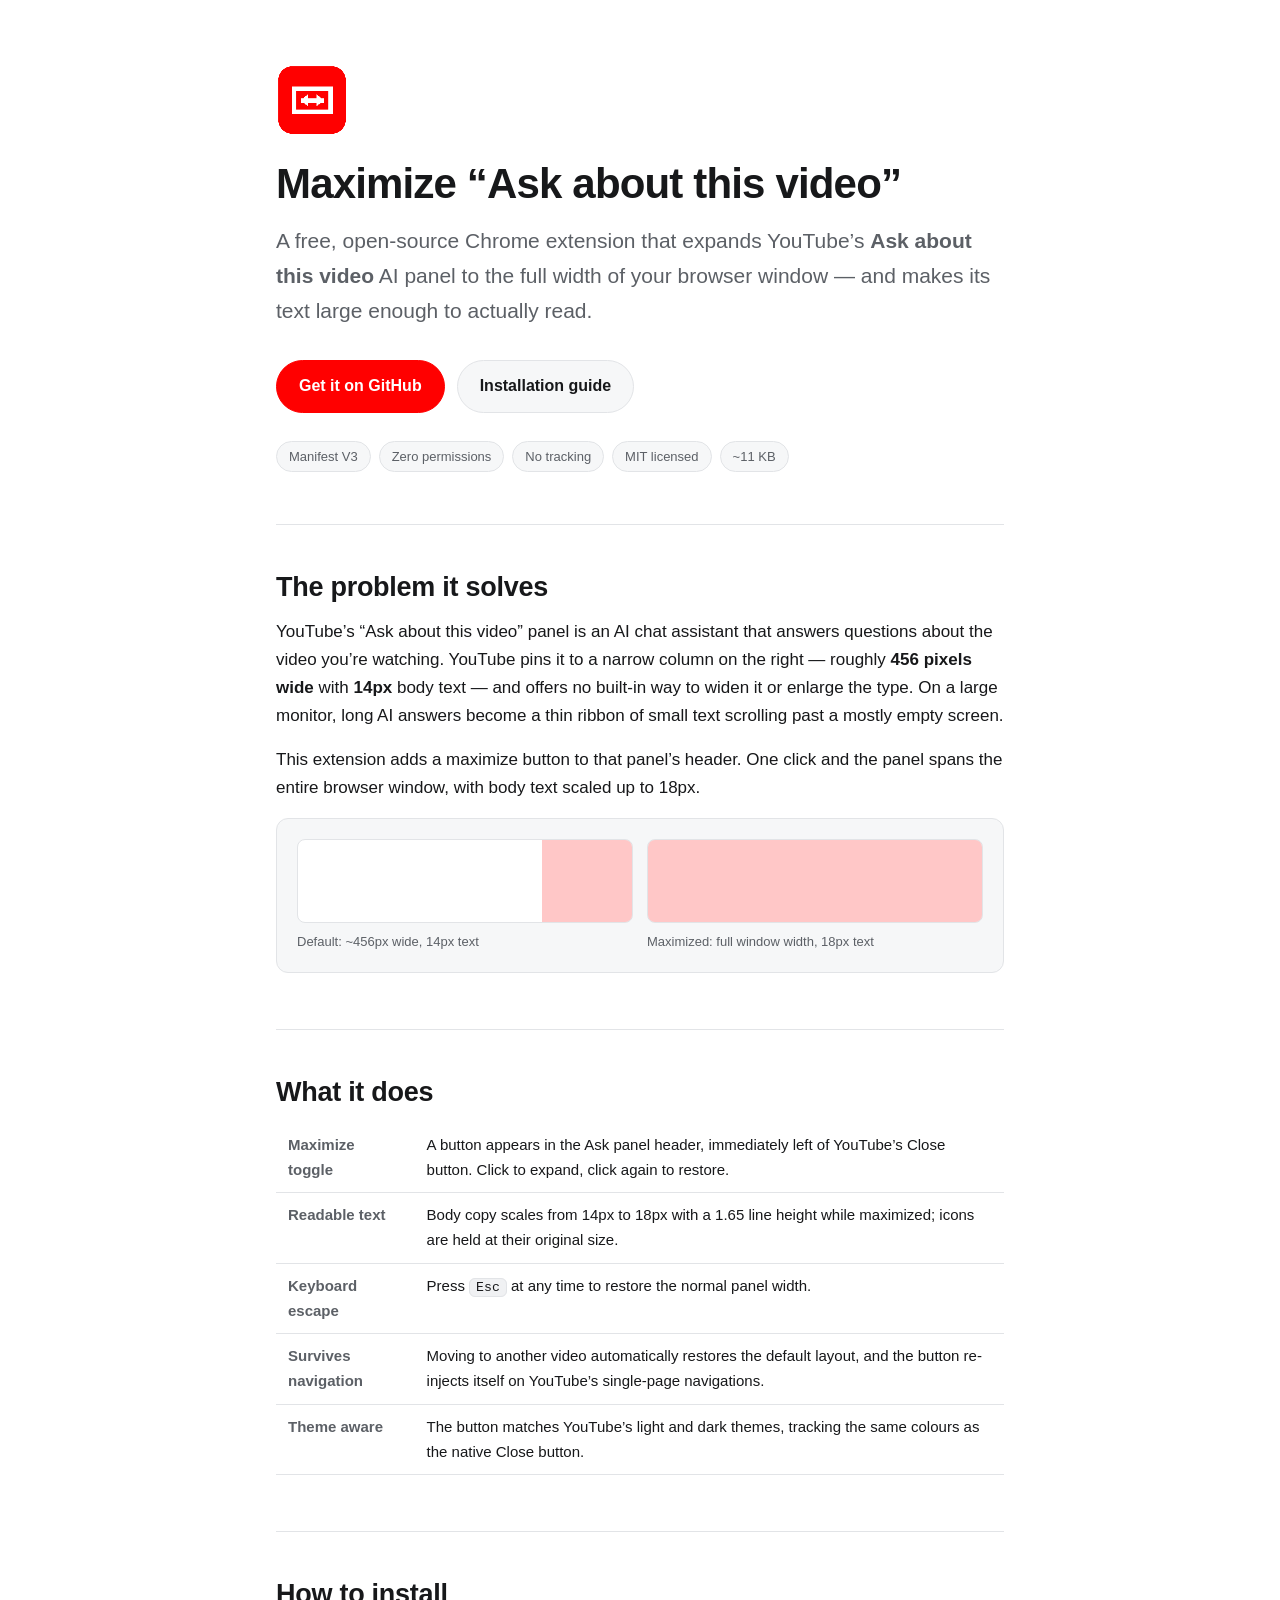
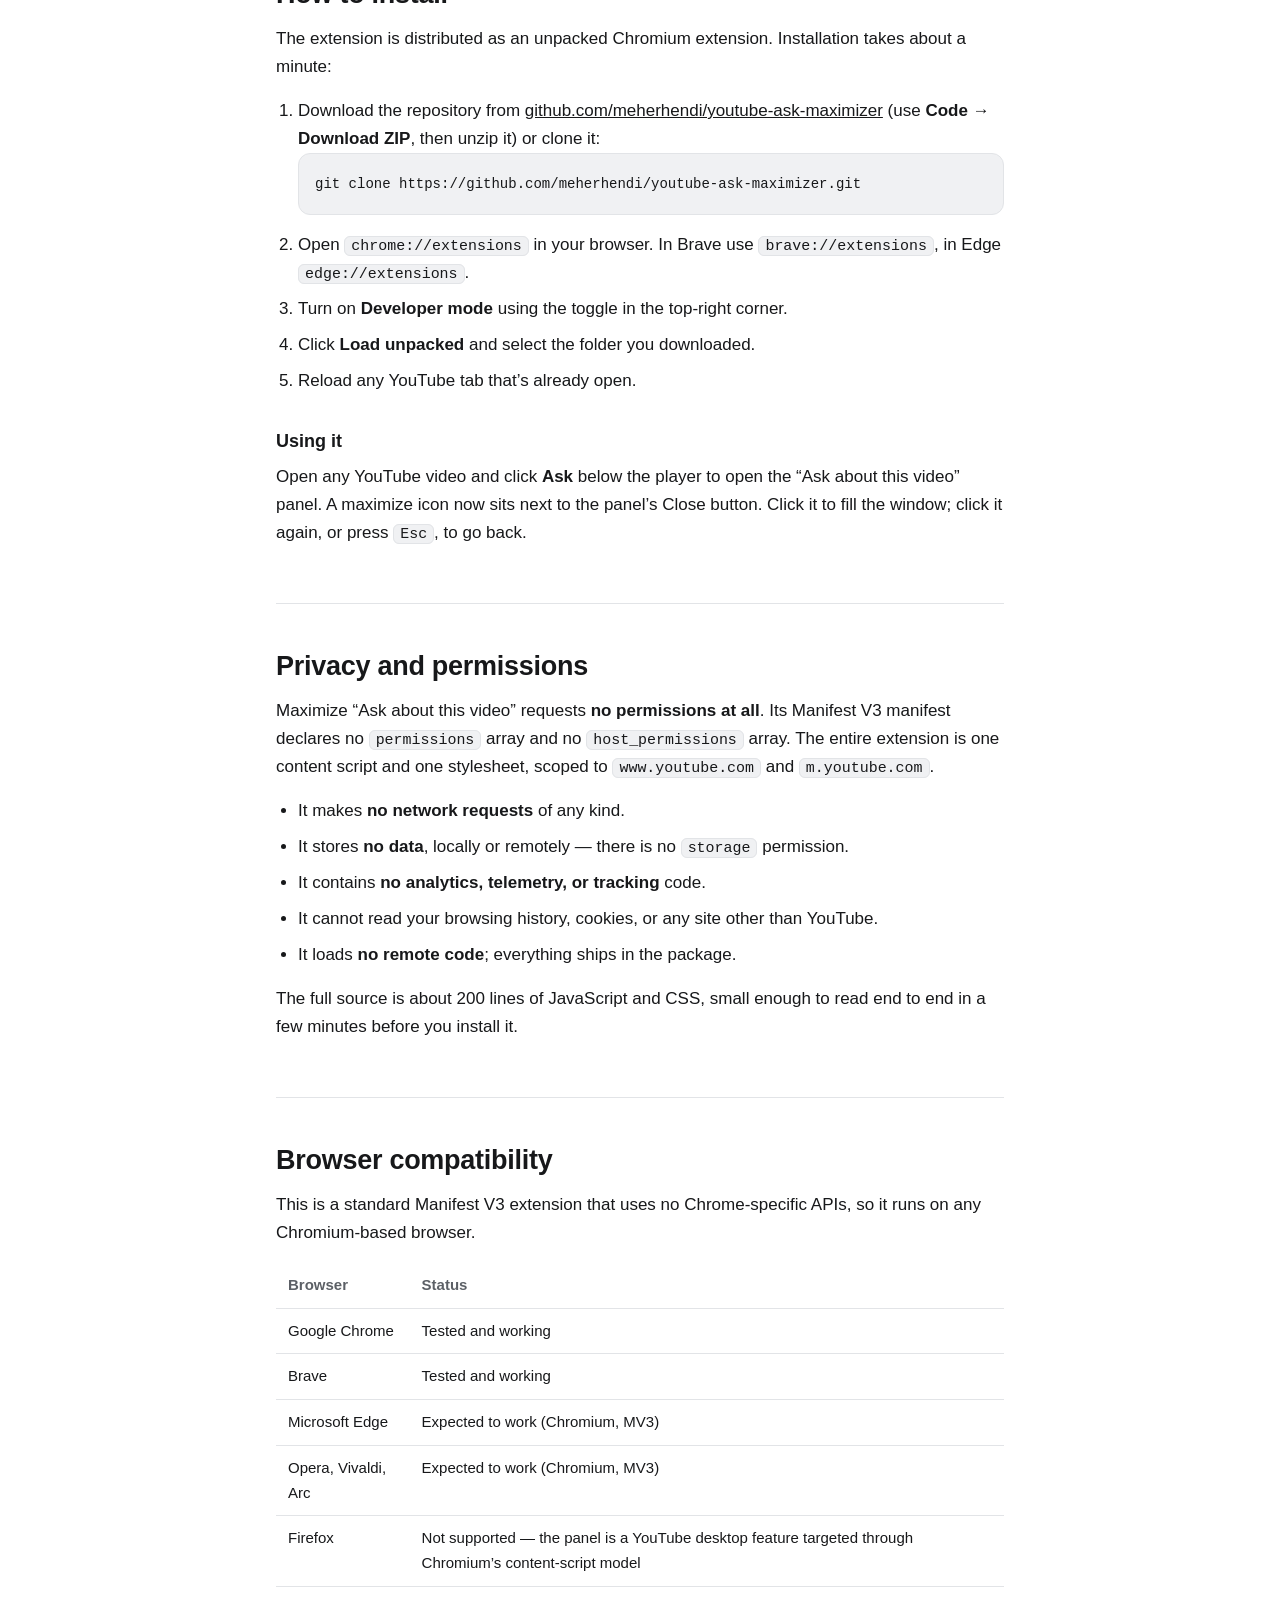
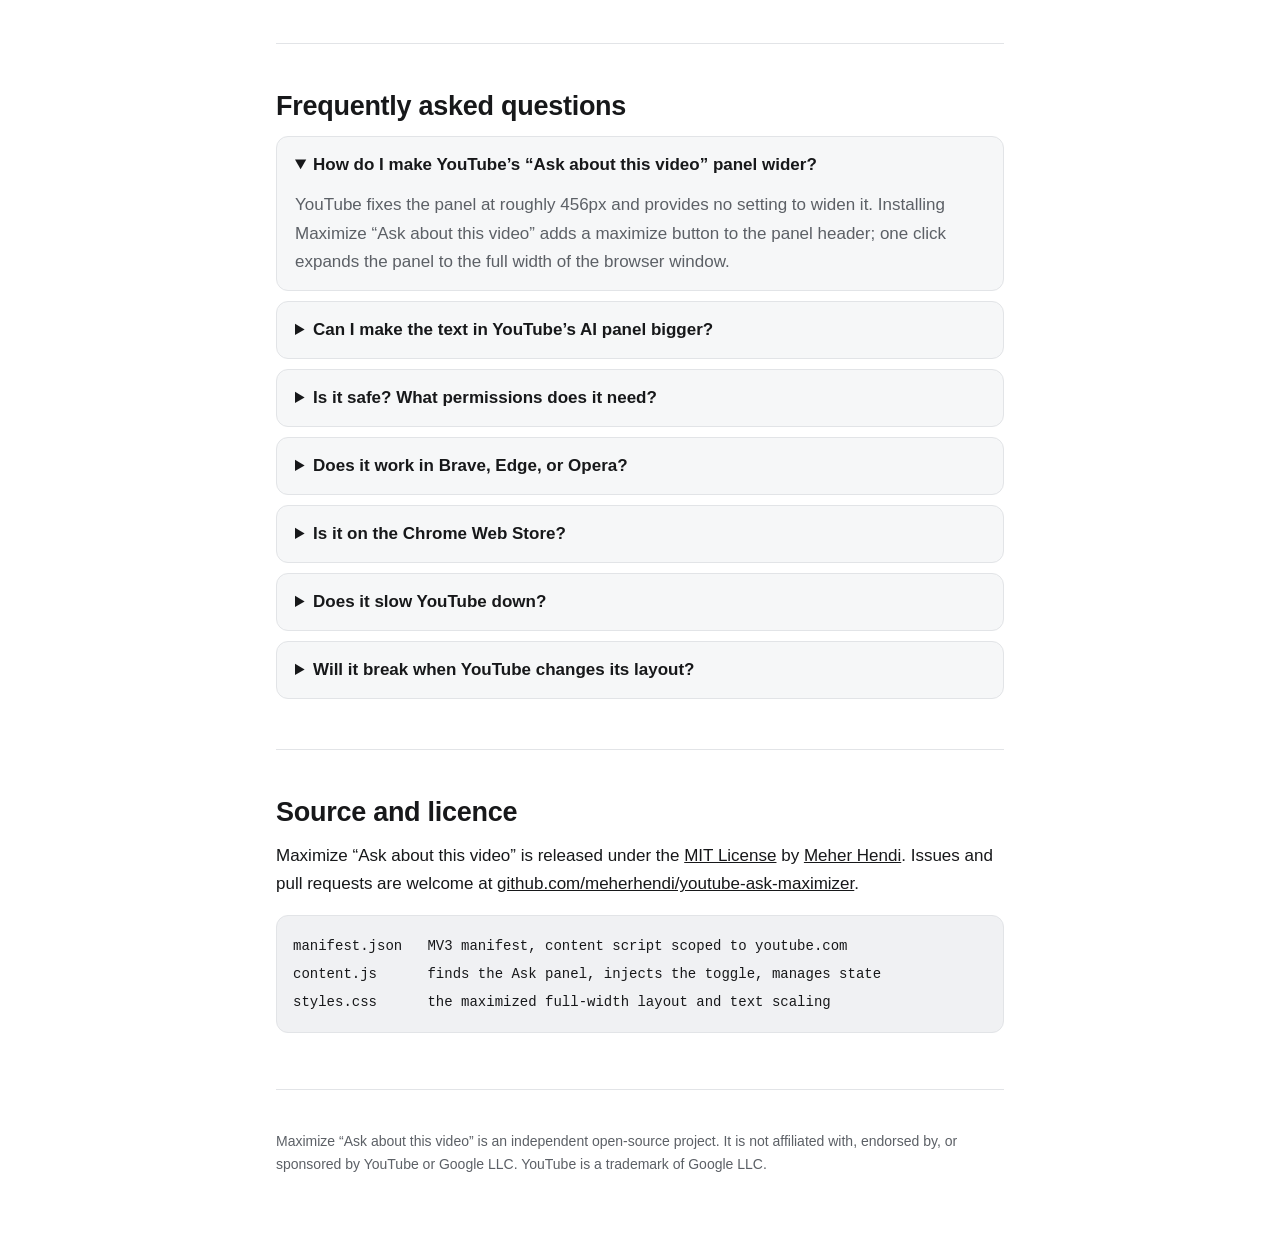
==== docs/index.html @ 069ed9c2 "Add GitHub Pages site with structured data and crawler metadata docs/ contains the landing page (sch" ====
<!DOCTYPE html>
<html lang="en">
<head>
<meta charset="utf-8">
<meta name="viewport" content="width=device-width, initial-scale=1">
<title>Maximize "Ask about this video" — Chrome extension for YouTube's AI panel</title>
<meta name="description" content="Free open-source Chrome extension that expands YouTube's &quot;Ask about this video&quot; AI panel to the full width of the browser window and enlarges its text to 18px. No permissions, no tracking, MIT licensed.">
<link rel="canonical" href="https://meherhendi.github.io/youtube-ask-maximizer/">
<link rel="icon" href="icon128.png" type="image/png">

<meta property="og:type" content="website">
<meta property="og:url" content="https://meherhendi.github.io/youtube-ask-maximizer/">
<meta property="og:title" content="Maximize &quot;Ask about this video&quot; — Chrome extension for YouTube's AI panel">
<meta property="og:description" content="Expand YouTube's &quot;Ask about this video&quot; AI panel to the full browser width, with larger text. Open source, zero permissions.">
<meta property="og:image" content="https://meherhendi.github.io/youtube-ask-maximizer/og.png">
<meta property="og:image:width" content="1200">
<meta property="og:image:height" content="630">
<meta name="twitter:card" content="summary_large_image">
<meta name="twitter:title" content="Maximize &quot;Ask about this video&quot; — Chrome extension for YouTube's AI panel">
<meta name="twitter:description" content="Expand YouTube's &quot;Ask about this video&quot; AI panel to the full browser width, with larger text. Open source, zero permissions.">
<meta name="twitter:image" content="https://meherhendi.github.io/youtube-ask-maximizer/og.png">

<script type="application/ld+json">
{
  "@context": "https://schema.org",
  "@graph": [
    {
      "@type": "SoftwareApplication",
      "@id": "https://meherhendi.github.io/youtube-ask-maximizer/#software",
      "name": "Maximize \"Ask about this video\"",
      "alternateName": "youtube-ask-maximizer",
      "applicationCategory": "BrowserApplication",
      "applicationSubCategory": "Browser Extension",
      "operatingSystem": "Chrome, Brave, Edge, Opera, Vivaldi (Chromium 88+)",
      "browserRequirements": "Requires a Chromium-based browser supporting Manifest V3",
      "softwareVersion": "1.0.0",
      "description": "A Chrome extension that adds a maximize button to YouTube's \"Ask about this video\" AI panel, expanding it to the full width of the browser window and increasing its body text from 14px to 18px.",
      "license": "https://opensource.org/licenses/MIT",
      "isAccessibleForFree": true,
      "offers": { "@type": "Offer", "price": "0", "priceCurrency": "USD" },
      "permissions": "none",
      "codeRepository": "https://github.com/meherhendi/youtube-ask-maximizer",
      "author": { "@type": "Person", "name": "Meher Hendi", "url": "https://github.com/meherhendi" },
      "featureList": [
        "Expands the YouTube Ask about this video panel to full browser window width",
        "Increases panel body text from 14px to 18px while maximized",
        "One-click toggle button placed next to the panel's Close button",
        "Escape key restores the original panel width",
        "Requests zero browser permissions"
      ]
    },
    {
      "@type": "FAQPage",
      "@id": "https://meherhendi.github.io/youtube-ask-maximizer/#faq",
      "mainEntity": [
        {
          "@type": "Question",
          "name": "How do I make YouTube's \"Ask about this video\" panel wider?",
          "acceptedAnswer": { "@type": "Answer", "text": "YouTube gives the \"Ask about this video\" panel a fixed width of about 456px and provides no built-in way to widen it. The Maximize \"Ask about this video\" extension adds a maximize button to the panel's header; clicking it expands the panel to the full width of the browser window." }
        },
        {
          "@type": "Question",
          "name": "Can I make the text in YouTube's AI panel bigger?",
          "acceptedAnswer": { "@type": "Answer", "text": "Yes. The Maximize \"Ask about this video\" extension increases the panel's body text from YouTube's default 14px to 18px whenever the panel is maximized, and restores 14px when you collapse it back." }
        },
        {
          "@type": "Question",
          "name": "What permissions does the Maximize \"Ask about this video\" extension require?",
          "acceptedAnswer": { "@type": "Answer", "text": "None. The extension declares no permissions and no host permissions in its Manifest V3 manifest. It is a content script scoped to www.youtube.com and m.youtube.com that adds a button and CSS. It makes no network requests, stores no data, and includes no analytics or tracking." }
        },
        {
          "@type": "Question",
          "name": "Does this extension work in Brave, Edge, and other Chromium browsers?",
          "acceptedAnswer": { "@type": "Answer", "text": "Yes. It is a standard Manifest V3 extension with no Chrome-specific APIs, so it runs in any Chromium-based browser including Brave, Microsoft Edge, Opera, and Vivaldi. It has been tested in Google Chrome and Brave." }
        },
        {
          "@type": "Question",
          "name": "How do I install the Maximize \"Ask about this video\" extension?",
          "acceptedAnswer": { "@type": "Answer", "text": "Download or clone the repository from github.com/meherhendi/youtube-ask-maximizer, open chrome://extensions, enable Developer mode, click Load unpacked, and select the extension folder. Then reload any open YouTube tab." }
        },
        {
          "@type": "Question",
          "name": "Is the extension free and open source?",
          "acceptedAnswer": { "@type": "Answer", "text": "Yes. Maximize \"Ask about this video\" is free and released under the MIT License. The complete source is roughly 200 lines of JavaScript and CSS, published at github.com/meherhendi/youtube-ask-maximizer." }
        }
      ]
    }
  ]
}
</script>

<style>
  :root {
    --bg: #ffffff;
    --surface: #f6f7f8;
    --border: #e2e4e7;
    --text: #17181a;
    --muted: #5c6066;
    --accent: #ff0000;
    --accent-ink: #ffffff;
    --code-bg: #f0f1f3;
    --radius: 12px;
  }
  @media (prefers-color-scheme: dark) {
    :root:not([data-theme="light"]) {
      --bg: #0f0f0f;
      --surface: #1a1a1a;
      --border: #2e2f31;
      --text: #f1f1f1;
      --muted: #a0a4aa;
      --code-bg: #212123;
    }
  }
  :root[data-theme="dark"] {
    --bg: #0f0f0f;
    --surface: #1a1a1a;
    --border: #2e2f31;
    --text: #f1f1f1;
    --muted: #a0a4aa;
    --code-bg: #212123;
  }

  * { box-sizing: border-box; }
  body {
    margin: 0;
    background: var(--bg);
    color: var(--text);
    font: 17px/1.65 -apple-system, BlinkMacSystemFont, "Segoe UI", Roboto, "Helvetica Neue", Arial, sans-serif;
    -webkit-font-smoothing: antialiased;
  }
  .wrap { max-width: 760px; margin: 0 auto; padding: 0 16px; }
  a { color: inherit; }
  header { padding: 64px 0 44px; }
  .logo { width: 72px; height: 72px; border-radius: 16px; display: block; margin-bottom: 24px; }
  h1 { font-size: clamp(30px, 6vw, 42px); line-height: 1.15; letter-spacing: -0.02em; margin: 0 0 16px; }
  .lede { font-size: clamp(18px, 2.6vw, 21px); color: var(--muted); margin: 0 0 32px; }
  .cta { display: flex; flex-wrap: wrap; gap: 12px; }
  .btn {
    display: inline-block; padding: 12px 22px; border-radius: 999px;
    font-weight: 600; font-size: 16px; text-decoration: none; border: 1px solid var(--border);
  }
  .btn--primary { background: var(--accent); color: var(--accent-ink); border-color: var(--accent); }
  .btn--ghost { background: var(--surface); }
  .badges { margin: 28px 0 0; display: flex; flex-wrap: wrap; gap: 8px; list-style: none; padding: 0; }
  .badges li {
    font-size: 13px; color: var(--muted); background: var(--surface);
    border: 1px solid var(--border); border-radius: 999px; padding: 4px 12px;
  }
  section { padding: 40px 0; border-top: 1px solid var(--border); }
  h2 { font-size: clamp(22px, 4vw, 27px); letter-spacing: -0.01em; margin: 0 0 8px; }
  h3 { font-size: 18px; margin: 32px 0 6px; }
  p { margin: 0 0 16px; }
  ol, ul { padding-left: 22px; margin: 0 0 16px; }
  li { margin-bottom: 8px; }
  code, kbd {
    font-family: ui-monospace, SFMono-Regular, Menlo, Consolas, monospace;
    font-size: 0.88em; background: var(--code-bg);
    border: 1px solid var(--border); border-radius: 6px; padding: 1px 6px;
  }
  pre {
    background: var(--code-bg); border: 1px solid var(--border); border-radius: var(--radius);
    padding: 16px; overflow-x: auto; margin: 0 0 16px;
  }
  pre code { background: none; border: none; padding: 0; font-size: 14px; }
  table { width: 100%; border-collapse: collapse; margin: 0 0 16px; font-size: 15px; }
  th, td { text-align: left; padding: 10px 12px; border-bottom: 1px solid var(--border); vertical-align: top; }
  th { color: var(--muted); font-weight: 600; }
  .demo {
    background: var(--surface); border: 1px solid var(--border); border-radius: var(--radius);
    padding: 20px; margin: 0 0 16px; display: grid; gap: 14px; grid-template-columns: 1fr 1fr;
  }
  .demo figure { margin: 0; }
  .demo .bar { border: 1px solid var(--border); border-radius: 8px; background: var(--bg); height: 84px; position: relative; overflow: hidden; }
  .demo .fill { position: absolute; inset: 0 0 0 auto; background: var(--accent); opacity: 0.22; }
  .demo .fill--narrow { width: 27%; }
  .demo .fill--wide { width: 100%; }
  .demo figcaption { font-size: 13px; color: var(--muted); margin-top: 8px; }
  .faq details {
    border: 1px solid var(--border); border-radius: var(--radius);
    padding: 14px 18px; margin-bottom: 10px; background: var(--surface);
  }
  .faq summary { cursor: pointer; font-weight: 600; }
  .faq details p { margin: 12px 0 0; color: var(--muted); }
  footer { padding: 40px 0 64px; border-top: 1px solid var(--border); color: var(--muted); font-size: 14px; }
  @media (max-width: 560px) { .demo { grid-template-columns: 1fr; } }
</style>
</head>
<body>

<div class="wrap">

<header>
  <img class="logo" src="icon128.png" width="72" height="72" alt="Extension icon: a horizontal double-headed arrow inside a rounded red square">
  <h1>Maximize &ldquo;Ask about this video&rdquo;</h1>
  <p class="lede">A free, open-source Chrome extension that expands YouTube&rsquo;s <strong>Ask about this video</strong> AI panel to the full width of your browser window &mdash; and makes its text large enough to actually read.</p>
  <div class="cta">
    <a class="btn btn--primary" href="https://github.com/meherhendi/youtube-ask-maximizer">Get it on GitHub</a>
    <a class="btn btn--ghost" href="#install">Installation guide</a>
  </div>
  <ul class="badges">
    <li>Manifest V3</li>
    <li>Zero permissions</li>
    <li>No tracking</li>
    <li>MIT licensed</li>
    <li>~11&nbsp;KB</li>
  </ul>
</header>

<section id="problem">
  <h2>The problem it solves</h2>
  <p>YouTube&rsquo;s &ldquo;Ask about this video&rdquo; panel is an AI chat assistant that answers questions about the video you&rsquo;re watching. YouTube pins it to a narrow column on the right &mdash; roughly <strong>456&nbsp;pixels wide</strong> with <strong>14px</strong> body text &mdash; and offers no built-in way to widen it or enlarge the type. On a large monitor, long AI answers become a thin ribbon of small text scrolling past a mostly empty screen.</p>
  <p>This extension adds a maximize button to that panel&rsquo;s header. One click and the panel spans the entire browser window, with body text scaled up to 18px.</p>

  <div class="demo">
    <figure>
      <div class="bar"><span class="fill fill--narrow"></span></div>
      <figcaption>Default: ~456px wide, 14px text</figcaption>
    </figure>
    <figure>
      <div class="bar"><span class="fill fill--wide"></span></div>
      <figcaption>Maximized: full window width, 18px text</figcaption>
    </figure>
  </div>
</section>

<section id="features">
  <h2>What it does</h2>
  <table>
    <tr><th>Maximize toggle</th><td>A button appears in the Ask panel header, immediately left of YouTube&rsquo;s Close button. Click to expand, click again to restore.</td></tr>
    <tr><th>Readable text</th><td>Body copy scales from 14px to 18px with a 1.65 line height while maximized; icons are held at their original size.</td></tr>
    <tr><th>Keyboard escape</th><td>Press <kbd>Esc</kbd> at any time to restore the normal panel width.</td></tr>
    <tr><th>Survives navigation</th><td>Moving to another video automatically restores the default layout, and the button re-injects itself on YouTube&rsquo;s single-page navigations.</td></tr>
    <tr><th>Theme aware</th><td>The button matches YouTube&rsquo;s light and dark themes, tracking the same colours as the native Close button.</td></tr>
  </table>
</section>

<section id="install">
  <h2>How to install</h2>
  <p>The extension is distributed as an unpacked Chromium extension. Installation takes about a minute:</p>
  <ol>
    <li>Download the repository from <a href="https://github.com/meherhendi/youtube-ask-maximizer">github.com/meherhendi/youtube-ask-maximizer</a> (use <strong>Code &rarr; Download ZIP</strong>, then unzip it) or clone it:
      <pre><code>git clone https://github.com/meherhendi/youtube-ask-maximizer.git</code></pre>
    </li>
    <li>Open <code>chrome://extensions</code> in your browser. In Brave use <code>brave://extensions</code>, in Edge <code>edge://extensions</code>.</li>
    <li>Turn on <strong>Developer mode</strong> using the toggle in the top-right corner.</li>
    <li>Click <strong>Load unpacked</strong> and select the folder you downloaded.</li>
    <li>Reload any YouTube tab that&rsquo;s already open.</li>
  </ol>

  <h3>Using it</h3>
  <p>Open any YouTube video and click <strong>Ask</strong> below the player to open the &ldquo;Ask about this video&rdquo; panel. A maximize icon now sits next to the panel&rsquo;s Close button. Click it to fill the window; click it again, or press <kbd>Esc</kbd>, to go back.</p>
</section>

<section id="privacy">
  <h2>Privacy and permissions</h2>
  <p>Maximize &ldquo;Ask about this video&rdquo; requests <strong>no permissions at all</strong>. Its Manifest V3 manifest declares no <code>permissions</code> array and no <code>host_permissions</code> array. The entire extension is one content script and one stylesheet, scoped to <code>www.youtube.com</code> and <code>m.youtube.com</code>.</p>
  <ul>
    <li>It makes <strong>no network requests</strong> of any kind.</li>
    <li>It stores <strong>no data</strong>, locally or remotely &mdash; there is no <code>storage</code> permission.</li>
    <li>It contains <strong>no analytics, telemetry, or tracking</strong> code.</li>
    <li>It cannot read your browsing history, cookies, or any site other than YouTube.</li>
    <li>It loads <strong>no remote code</strong>; everything ships in the package.</li>
  </ul>
  <p>The full source is about 200 lines of JavaScript and CSS, small enough to read end to end in a few minutes before you install it.</p>
</section>

<section id="compat">
  <h2>Browser compatibility</h2>
  <p>This is a standard Manifest V3 extension that uses no Chrome-specific APIs, so it runs on any Chromium-based browser.</p>
  <table>
    <tr><th>Browser</th><th>Status</th></tr>
    <tr><td>Google Chrome</td><td>Tested and working</td></tr>
    <tr><td>Brave</td><td>Tested and working</td></tr>
    <tr><td>Microsoft Edge</td><td>Expected to work (Chromium, MV3)</td></tr>
    <tr><td>Opera, Vivaldi, Arc</td><td>Expected to work (Chromium, MV3)</td></tr>
    <tr><td>Firefox</td><td>Not supported &mdash; the panel is a YouTube desktop feature targeted through Chromium&rsquo;s content-script model</td></tr>
  </table>
</section>

<section id="faq" class="faq">
  <h2>Frequently asked questions</h2>

  <details open>
    <summary>How do I make YouTube&rsquo;s &ldquo;Ask about this video&rdquo; panel wider?</summary>
    <p>YouTube fixes the panel at roughly 456px and provides no setting to widen it. Installing Maximize &ldquo;Ask about this video&rdquo; adds a maximize button to the panel header; one click expands the panel to the full width of the browser window.</p>
  </details>

  <details>
    <summary>Can I make the text in YouTube&rsquo;s AI panel bigger?</summary>
    <p>Yes. This extension raises the panel&rsquo;s body text from YouTube&rsquo;s default 14px to 18px whenever the panel is maximized, and returns it to 14px when you collapse it.</p>
  </details>

  <details>
    <summary>Is it safe? What permissions does it need?</summary>
    <p>It requests no permissions whatsoever &mdash; no <code>permissions</code> and no <code>host_permissions</code> in the manifest. It makes no network requests, stores no data, and contains no tracking code. The source is public and roughly 200 lines.</p>
  </details>

  <details>
    <summary>Does it work in Brave, Edge, or Opera?</summary>
    <p>Yes. It is a standard Manifest V3 extension with no Chrome-only APIs, so it works in Brave, Microsoft Edge, Opera, Vivaldi and other Chromium-based browsers. Chrome and Brave have both been tested directly.</p>
  </details>

  <details>
    <summary>Is it on the Chrome Web Store?</summary>
    <p>Not yet. For now, install it as an unpacked extension by following the installation steps above. The source is on GitHub under the MIT License.</p>
  </details>

  <details>
    <summary>Does it slow YouTube down?</summary>
    <p>No measurable impact. The extension is about 11&nbsp;KB total. It watches for the Ask panel using a throttled MutationObserver and otherwise does nothing until you click the button.</p>
  </details>

  <details>
    <summary>Will it break when YouTube changes its layout?</summary>
    <p>It may. The extension targets YouTube&rsquo;s engagement-panel DOM, which YouTube revises periodically. It includes fallback placement logic for unfamiliar header structures. If the button disappears after a YouTube update, please open an issue on GitHub.</p>
  </details>
</section>

<section id="source">
  <h2>Source and licence</h2>
  <p>Maximize &ldquo;Ask about this video&rdquo; is released under the <a href="https://github.com/meherhendi/youtube-ask-maximizer/blob/main/LICENSE">MIT License</a> by <a href="https://github.com/meherhendi">Meher Hendi</a>. Issues and pull requests are welcome at <a href="https://github.com/meherhendi/youtube-ask-maximizer">github.com/meherhendi/youtube-ask-maximizer</a>.</p>
  <pre><code>manifest.json   MV3 manifest, content script scoped to youtube.com
content.js      finds the Ask panel, injects the toggle, manages state
styles.css      the maximized full-width layout and text scaling</code></pre>
</section>

<footer>
  <p>Maximize &ldquo;Ask about this video&rdquo; is an independent open-source project. It is not affiliated with, endorsed by, or sponsored by YouTube or Google LLC. YouTube is a trademark of Google LLC.</p>
</footer>

</div>
</body>
</html>
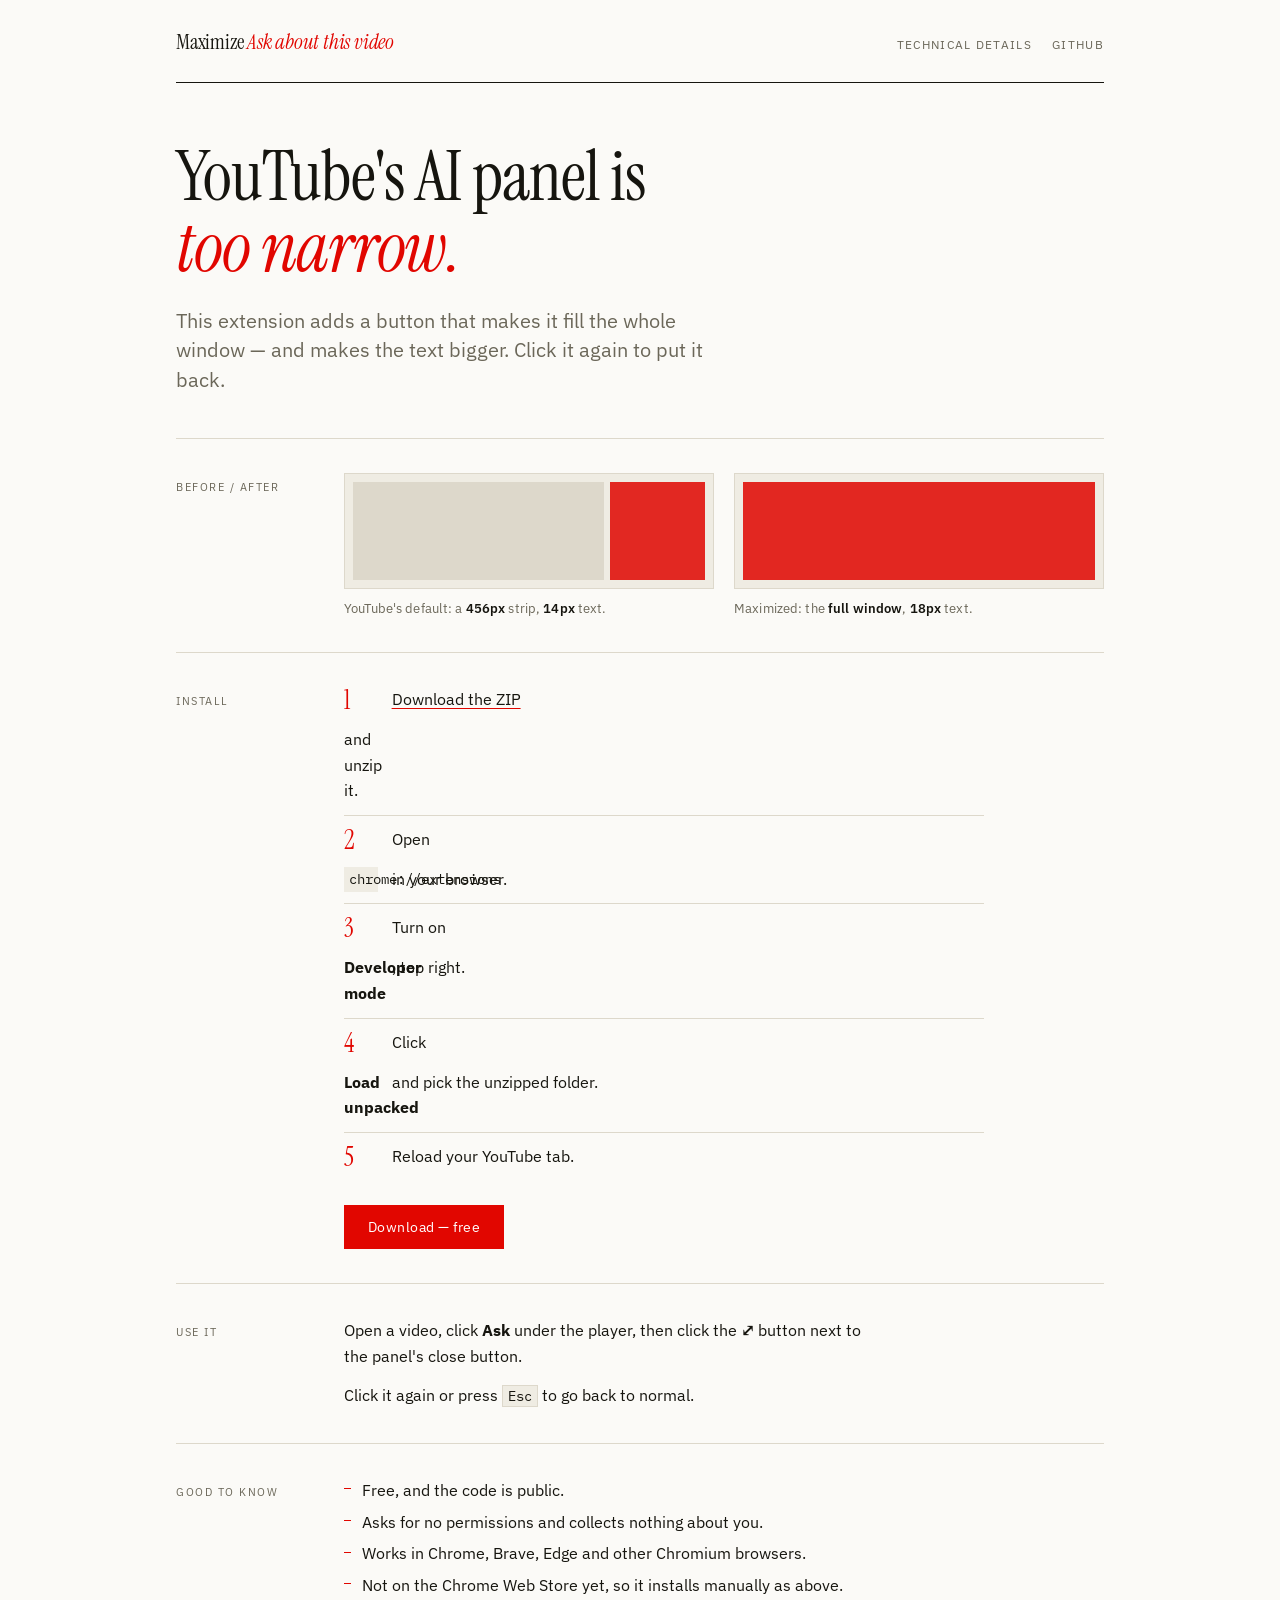
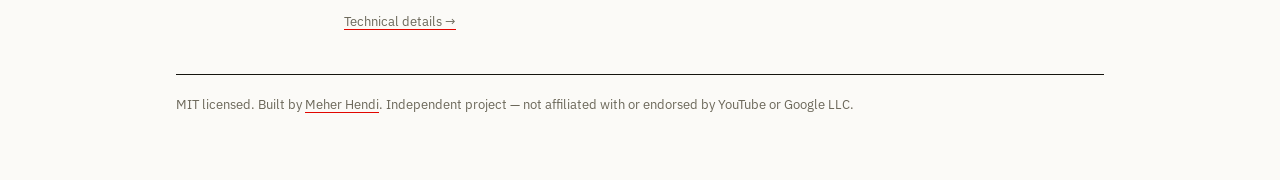
==== commit 07002e83: "Split the site into a plain-language home page and a technical page The single page mixed audiences:" ====
--- a/docs/index.html
+++ b/docs/index.html
@@ -3,330 +3,127 @@
 <head>
 <meta charset="utf-8">
 <meta name="viewport" content="width=device-width, initial-scale=1">
-<title>Maximize "Ask about this video" — Chrome extension for YouTube's AI panel</title>
-<meta name="description" content="Free open-source Chrome extension that expands YouTube's &quot;Ask about this video&quot; AI panel to the full width of the browser window and enlarges its text to 18px. No permissions, no tracking, MIT licensed.">
+<title>Maximize "Ask about this video" — full-width YouTube AI panel</title>
+<meta name="description" content="A free Chrome extension that makes YouTube's narrow &quot;Ask about this video&quot; AI panel fill the whole browser window, with bigger text. No permissions, no tracking.">
 <link rel="canonical" href="https://meherhendi.github.io/youtube-ask-maximizer/">
 <link rel="icon" href="icon128.png" type="image/png">
 
 <meta property="og:type" content="website">
 <meta property="og:url" content="https://meherhendi.github.io/youtube-ask-maximizer/">
-<meta property="og:title" content="Maximize &quot;Ask about this video&quot; — Chrome extension for YouTube's AI panel">
-<meta property="og:description" content="Expand YouTube's &quot;Ask about this video&quot; AI panel to the full browser width, with larger text. Open source, zero permissions.">
+<meta property="og:title" content="Maximize &quot;Ask about this video&quot;">
+<meta property="og:description" content="Make YouTube's narrow AI panel fill the whole window, with bigger text. Free and open source.">
 <meta property="og:image" content="https://meherhendi.github.io/youtube-ask-maximizer/og.png">
 <meta property="og:image:width" content="1200">
 <meta property="og:image:height" content="630">
 <meta name="twitter:card" content="summary_large_image">
-<meta name="twitter:title" content="Maximize &quot;Ask about this video&quot; — Chrome extension for YouTube's AI panel">
-<meta name="twitter:description" content="Expand YouTube's &quot;Ask about this video&quot; AI panel to the full browser width, with larger text. Open source, zero permissions.">
+<meta name="twitter:title" content="Maximize &quot;Ask about this video&quot;">
+<meta name="twitter:description" content="Make YouTube's narrow AI panel fill the whole window, with bigger text. Free and open source.">
 <meta name="twitter:image" content="https://meherhendi.github.io/youtube-ask-maximizer/og.png">
+
+<link rel="preconnect" href="https://fonts.googleapis.com">
+<link rel="preconnect" href="https://fonts.gstatic.com" crossorigin>
+<link href="https://fonts.googleapis.com/css2?family=IBM+Plex+Mono:wght@400&family=IBM+Plex+Sans:wght@400;600&family=Instrument+Serif:ital@0;1&display=swap" rel="stylesheet">
+<link rel="stylesheet" href="style.css">
 
 <script type="application/ld+json">
 {
   "@context": "https://schema.org",
-  "@graph": [
-    {
-      "@type": "SoftwareApplication",
-      "@id": "https://meherhendi.github.io/youtube-ask-maximizer/#software",
-      "name": "Maximize \"Ask about this video\"",
-      "alternateName": "youtube-ask-maximizer",
-      "applicationCategory": "BrowserApplication",
-      "applicationSubCategory": "Browser Extension",
-      "operatingSystem": "Chrome, Brave, Edge, Opera, Vivaldi (Chromium 88+)",
-      "browserRequirements": "Requires a Chromium-based browser supporting Manifest V3",
-      "softwareVersion": "1.0.0",
-      "description": "A Chrome extension that adds a maximize button to YouTube's \"Ask about this video\" AI panel, expanding it to the full width of the browser window and increasing its body text from 14px to 18px.",
-      "license": "https://opensource.org/licenses/MIT",
-      "isAccessibleForFree": true,
-      "offers": { "@type": "Offer", "price": "0", "priceCurrency": "USD" },
-      "permissions": "none",
-      "codeRepository": "https://github.com/meherhendi/youtube-ask-maximizer",
-      "author": { "@type": "Person", "name": "Meher Hendi", "url": "https://github.com/meherhendi" },
-      "featureList": [
-        "Expands the YouTube Ask about this video panel to full browser window width",
-        "Increases panel body text from 14px to 18px while maximized",
-        "One-click toggle button placed next to the panel's Close button",
-        "Escape key restores the original panel width",
-        "Requests zero browser permissions"
-      ]
-    },
-    {
-      "@type": "FAQPage",
-      "@id": "https://meherhendi.github.io/youtube-ask-maximizer/#faq",
-      "mainEntity": [
-        {
-          "@type": "Question",
-          "name": "How do I make YouTube's \"Ask about this video\" panel wider?",
-          "acceptedAnswer": { "@type": "Answer", "text": "YouTube gives the \"Ask about this video\" panel a fixed width of about 456px and provides no built-in way to widen it. The Maximize \"Ask about this video\" extension adds a maximize button to the panel's header; clicking it expands the panel to the full width of the browser window." }
-        },
-        {
-          "@type": "Question",
-          "name": "Can I make the text in YouTube's AI panel bigger?",
-          "acceptedAnswer": { "@type": "Answer", "text": "Yes. The Maximize \"Ask about this video\" extension increases the panel's body text from YouTube's default 14px to 18px whenever the panel is maximized, and restores 14px when you collapse it back." }
-        },
-        {
-          "@type": "Question",
-          "name": "What permissions does the Maximize \"Ask about this video\" extension require?",
-          "acceptedAnswer": { "@type": "Answer", "text": "None. The extension declares no permissions and no host permissions in its Manifest V3 manifest. It is a content script scoped to www.youtube.com and m.youtube.com that adds a button and CSS. It makes no network requests, stores no data, and includes no analytics or tracking." }
-        },
-        {
-          "@type": "Question",
-          "name": "Does this extension work in Brave, Edge, and other Chromium browsers?",
-          "acceptedAnswer": { "@type": "Answer", "text": "Yes. It is a standard Manifest V3 extension with no Chrome-specific APIs, so it runs in any Chromium-based browser including Brave, Microsoft Edge, Opera, and Vivaldi. It has been tested in Google Chrome and Brave." }
-        },
-        {
-          "@type": "Question",
-          "name": "How do I install the Maximize \"Ask about this video\" extension?",
-          "acceptedAnswer": { "@type": "Answer", "text": "Download or clone the repository from github.com/meherhendi/youtube-ask-maximizer, open chrome://extensions, enable Developer mode, click Load unpacked, and select the extension folder. Then reload any open YouTube tab." }
-        },
-        {
-          "@type": "Question",
-          "name": "Is the extension free and open source?",
-          "acceptedAnswer": { "@type": "Answer", "text": "Yes. Maximize \"Ask about this video\" is free and released under the MIT License. The complete source is roughly 200 lines of JavaScript and CSS, published at github.com/meherhendi/youtube-ask-maximizer." }
-        }
-      ]
-    }
+  "@type": "SoftwareApplication",
+  "@id": "https://meherhendi.github.io/youtube-ask-maximizer/#software",
+  "name": "Maximize \"Ask about this video\"",
+  "alternateName": "youtube-ask-maximizer",
+  "applicationCategory": "BrowserApplication",
+  "applicationSubCategory": "Browser Extension",
+  "operatingSystem": "Chrome, Brave, Edge, Opera, Vivaldi (Chromium, Manifest V3)",
+  "softwareVersion": "1.0.0",
+  "description": "A Chrome extension that adds a maximize button to YouTube's \"Ask about this video\" AI panel, expanding it from YouTube's fixed 456px column to the full width of the browser window and increasing its body text from 14px to 18px.",
+  "license": "https://opensource.org/licenses/MIT",
+  "isAccessibleForFree": true,
+  "offers": { "@type": "Offer", "price": "0", "priceCurrency": "USD" },
+  "permissions": "none",
+  "codeRepository": "https://github.com/meherhendi/youtube-ask-maximizer",
+  "author": { "@type": "Person", "name": "Meher Hendi", "url": "https://github.com/meherhendi" },
+  "featureList": [
+    "Expands the YouTube Ask about this video panel to the full browser window width",
+    "Increases panel body text from 14px to 18px while maximized",
+    "One-click toggle button next to the panel's Close button",
+    "Escape key restores the original width",
+    "Requests zero browser permissions"
   ]
 }
 </script>
-
-<style>
-  :root {
-    --bg: #ffffff;
-    --surface: #f6f7f8;
-    --border: #e2e4e7;
-    --text: #17181a;
-    --muted: #5c6066;
-    --accent: #ff0000;
-    --accent-ink: #ffffff;
-    --code-bg: #f0f1f3;
-    --radius: 12px;
-  }
-  @media (prefers-color-scheme: dark) {
-    :root:not([data-theme="light"]) {
-      --bg: #0f0f0f;
-      --surface: #1a1a1a;
-      --border: #2e2f31;
-      --text: #f1f1f1;
-      --muted: #a0a4aa;
-      --code-bg: #212123;
-    }
-  }
-  :root[data-theme="dark"] {
-    --bg: #0f0f0f;
-    --surface: #1a1a1a;
-    --border: #2e2f31;
-    --text: #f1f1f1;
-    --muted: #a0a4aa;
-    --code-bg: #212123;
-  }
-
-  * { box-sizing: border-box; }
-  body {
-    margin: 0;
-    background: var(--bg);
-    color: var(--text);
-    font: 17px/1.65 -apple-system, BlinkMacSystemFont, "Segoe UI", Roboto, "Helvetica Neue", Arial, sans-serif;
-    -webkit-font-smoothing: antialiased;
-  }
-  .wrap { max-width: 760px; margin: 0 auto; padding: 0 16px; }
-  a { color: inherit; }
-  header { padding: 64px 0 44px; }
-  .logo { width: 72px; height: 72px; border-radius: 16px; display: block; margin-bottom: 24px; }
-  h1 { font-size: clamp(30px, 6vw, 42px); line-height: 1.15; letter-spacing: -0.02em; margin: 0 0 16px; }
-  .lede { font-size: clamp(18px, 2.6vw, 21px); color: var(--muted); margin: 0 0 32px; }
-  .cta { display: flex; flex-wrap: wrap; gap: 12px; }
-  .btn {
-    display: inline-block; padding: 12px 22px; border-radius: 999px;
-    font-weight: 600; font-size: 16px; text-decoration: none; border: 1px solid var(--border);
-  }
-  .btn--primary { background: var(--accent); color: var(--accent-ink); border-color: var(--accent); }
-  .btn--ghost { background: var(--surface); }
-  .badges { margin: 28px 0 0; display: flex; flex-wrap: wrap; gap: 8px; list-style: none; padding: 0; }
-  .badges li {
-    font-size: 13px; color: var(--muted); background: var(--surface);
-    border: 1px solid var(--border); border-radius: 999px; padding: 4px 12px;
-  }
-  section { padding: 40px 0; border-top: 1px solid var(--border); }
-  h2 { font-size: clamp(22px, 4vw, 27px); letter-spacing: -0.01em; margin: 0 0 8px; }
-  h3 { font-size: 18px; margin: 32px 0 6px; }
-  p { margin: 0 0 16px; }
-  ol, ul { padding-left: 22px; margin: 0 0 16px; }
-  li { margin-bottom: 8px; }
-  code, kbd {
-    font-family: ui-monospace, SFMono-Regular, Menlo, Consolas, monospace;
-    font-size: 0.88em; background: var(--code-bg);
-    border: 1px solid var(--border); border-radius: 6px; padding: 1px 6px;
-  }
-  pre {
-    background: var(--code-bg); border: 1px solid var(--border); border-radius: var(--radius);
-    padding: 16px; overflow-x: auto; margin: 0 0 16px;
-  }
-  pre code { background: none; border: none; padding: 0; font-size: 14px; }
-  table { width: 100%; border-collapse: collapse; margin: 0 0 16px; font-size: 15px; }
-  th, td { text-align: left; padding: 10px 12px; border-bottom: 1px solid var(--border); vertical-align: top; }
-  th { color: var(--muted); font-weight: 600; }
-  .demo {
-    background: var(--surface); border: 1px solid var(--border); border-radius: var(--radius);
-    padding: 20px; margin: 0 0 16px; display: grid; gap: 14px; grid-template-columns: 1fr 1fr;
-  }
-  .demo figure { margin: 0; }
-  .demo .bar { border: 1px solid var(--border); border-radius: 8px; background: var(--bg); height: 84px; position: relative; overflow: hidden; }
-  .demo .fill { position: absolute; inset: 0 0 0 auto; background: var(--accent); opacity: 0.22; }
-  .demo .fill--narrow { width: 27%; }
-  .demo .fill--wide { width: 100%; }
-  .demo figcaption { font-size: 13px; color: var(--muted); margin-top: 8px; }
-  .faq details {
-    border: 1px solid var(--border); border-radius: var(--radius);
-    padding: 14px 18px; margin-bottom: 10px; background: var(--surface);
-  }
-  .faq summary { cursor: pointer; font-weight: 600; }
-  .faq details p { margin: 12px 0 0; color: var(--muted); }
-  footer { padding: 40px 0 64px; border-top: 1px solid var(--border); color: var(--muted); font-size: 14px; }
-  @media (max-width: 560px) { .demo { grid-template-columns: 1fr; } }
-</style>
 </head>
 <body>
 
-<div class="wrap">
+<div class="shell">
 
-<header>
-  <img class="logo" src="icon128.png" width="72" height="72" alt="Extension icon: a horizontal double-headed arrow inside a rounded red square">
-  <h1>Maximize &ldquo;Ask about this video&rdquo;</h1>
-  <p class="lede">A free, open-source Chrome extension that expands YouTube&rsquo;s <strong>Ask about this video</strong> AI panel to the full width of your browser window &mdash; and makes its text large enough to actually read.</p>
-  <div class="cta">
-    <a class="btn btn--primary" href="https://github.com/meherhendi/youtube-ask-maximizer">Get it on GitHub</a>
-    <a class="btn btn--ghost" href="#install">Installation guide</a>
+  <header class="masthead">
+    <a class="wordmark" href="./">Maximize <em>Ask about this video</em></a>
+    <nav>
+      <a href="technical.html">Technical details</a>
+      <a href="https://github.com/meherhendi/youtube-ask-maximizer">GitHub</a>
+    </nav>
+  </header>
+
+  <div class="hero">
+    <h1>YouTube's AI panel is <em>too narrow.</em></h1>
+    <p class="deck">This extension adds a button that makes it fill the whole window &mdash; and makes the text bigger. Click it again to put it back.</p>
   </div>
-  <ul class="badges">
-    <li>Manifest V3</li>
-    <li>Zero permissions</li>
-    <li>No tracking</li>
-    <li>MIT licensed</li>
-    <li>~11&nbsp;KB</li>
-  </ul>
-</header>
 
-<section id="problem">
-  <h2>The problem it solves</h2>
-  <p>YouTube&rsquo;s &ldquo;Ask about this video&rdquo; panel is an AI chat assistant that answers questions about the video you&rsquo;re watching. YouTube pins it to a narrow column on the right &mdash; roughly <strong>456&nbsp;pixels wide</strong> with <strong>14px</strong> body text &mdash; and offers no built-in way to widen it or enlarge the type. On a large monitor, long AI answers become a thin ribbon of small text scrolling past a mostly empty screen.</p>
-  <p>This extension adds a maximize button to that panel&rsquo;s header. One click and the panel spans the entire browser window, with body text scaled up to 18px.</p>
+  <div class="row">
+    <div class="label">Before / after</div>
+    <div>
+      <div class="compare">
+        <figure>
+          <div class="frame"><span class="stage"></span><span class="strip"></span></div>
+          <figcaption>YouTube's default: a <b>456px</b> strip, <b>14px</b> text.</figcaption>
+        </figure>
+        <figure>
+          <div class="frame frame--wide"><span class="stage"></span><span class="strip"></span></div>
+          <figcaption>Maximized: the <b>full window</b>, <b>18px</b> text.</figcaption>
+        </figure>
+      </div>
+    </div>
+  </div>
 
-  <div class="demo">
-    <figure>
-      <div class="bar"><span class="fill fill--narrow"></span></div>
-      <figcaption>Default: ~456px wide, 14px text</figcaption>
-    </figure>
-    <figure>
-      <div class="bar"><span class="fill fill--wide"></span></div>
-      <figcaption>Maximized: full window width, 18px text</figcaption>
-    </figure>
+  <div class="row">
+    <div class="label">Install</div>
+    <div>
+      <ol class="steps">
+        <li><a href="https://github.com/meherhendi/youtube-ask-maximizer/archive/refs/heads/main.zip">Download the ZIP</a> and unzip it.</li>
+        <li>Open <code>chrome://extensions</code> in your browser.</li>
+        <li>Turn on <strong>Developer mode</strong>, top right.</li>
+        <li>Click <strong>Load unpacked</strong> and pick the unzipped folder.</li>
+        <li>Reload your YouTube tab.</li>
+      </ol>
+      <p style="margin-top:20px"><a class="cta" href="https://github.com/meherhendi/youtube-ask-maximizer/archive/refs/heads/main.zip">Download &mdash; free</a></p>
+    </div>
   </div>
-</section>
 
-<section id="features">
-  <h2>What it does</h2>
-  <table>
-    <tr><th>Maximize toggle</th><td>A button appears in the Ask panel header, immediately left of YouTube&rsquo;s Close button. Click to expand, click again to restore.</td></tr>
-    <tr><th>Readable text</th><td>Body copy scales from 14px to 18px with a 1.65 line height while maximized; icons are held at their original size.</td></tr>
-    <tr><th>Keyboard escape</th><td>Press <kbd>Esc</kbd> at any time to restore the normal panel width.</td></tr>
-    <tr><th>Survives navigation</th><td>Moving to another video automatically restores the default layout, and the button re-injects itself on YouTube&rsquo;s single-page navigations.</td></tr>
-    <tr><th>Theme aware</th><td>The button matches YouTube&rsquo;s light and dark themes, tracking the same colours as the native Close button.</td></tr>
-  </table>
-</section>
+  <div class="row">
+    <div class="label">Use it</div>
+    <div>
+      <p>Open a video, click <strong>Ask</strong> under the player, then click the <strong>&#10530;</strong> button next to the panel's close button.</p>
+      <p>Click it again or press <kbd>Esc</kbd> to go back to normal.</p>
+    </div>
+  </div>
 
-<section id="install">
-  <h2>How to install</h2>
-  <p>The extension is distributed as an unpacked Chromium extension. Installation takes about a minute:</p>
-  <ol>
-    <li>Download the repository from <a href="https://github.com/meherhendi/youtube-ask-maximizer">github.com/meherhendi/youtube-ask-maximizer</a> (use <strong>Code &rarr; Download ZIP</strong>, then unzip it) or clone it:
-      <pre><code>git clone https://github.com/meherhendi/youtube-ask-maximizer.git</code></pre>
-    </li>
-    <li>Open <code>chrome://extensions</code> in your browser. In Brave use <code>brave://extensions</code>, in Edge <code>edge://extensions</code>.</li>
-    <li>Turn on <strong>Developer mode</strong> using the toggle in the top-right corner.</li>
-    <li>Click <strong>Load unpacked</strong> and select the folder you downloaded.</li>
-    <li>Reload any YouTube tab that&rsquo;s already open.</li>
-  </ol>
+  <div class="row">
+    <div class="label">Good to know</div>
+    <div>
+      <ul class="plain">
+        <li>Free, and the code is public.</li>
+        <li>Asks for no permissions and collects nothing about you.</li>
+        <li>Works in Chrome, Brave, Edge and other Chromium browsers.</li>
+        <li>Not on the Chrome Web Store yet, so it installs manually as above.</li>
+      </ul>
+      <p class="fine"><a href="technical.html">Technical details &rarr;</a></p>
+    </div>
+  </div>
 
-  <h3>Using it</h3>
-  <p>Open any YouTube video and click <strong>Ask</strong> below the player to open the &ldquo;Ask about this video&rdquo; panel. A maximize icon now sits next to the panel&rsquo;s Close button. Click it to fill the window; click it again, or press <kbd>Esc</kbd>, to go back.</p>
-</section>
-
-<section id="privacy">
-  <h2>Privacy and permissions</h2>
-  <p>Maximize &ldquo;Ask about this video&rdquo; requests <strong>no permissions at all</strong>. Its Manifest V3 manifest declares no <code>permissions</code> array and no <code>host_permissions</code> array. The entire extension is one content script and one stylesheet, scoped to <code>www.youtube.com</code> and <code>m.youtube.com</code>.</p>
-  <ul>
-    <li>It makes <strong>no network requests</strong> of any kind.</li>
-    <li>It stores <strong>no data</strong>, locally or remotely &mdash; there is no <code>storage</code> permission.</li>
-    <li>It contains <strong>no analytics, telemetry, or tracking</strong> code.</li>
-    <li>It cannot read your browsing history, cookies, or any site other than YouTube.</li>
-    <li>It loads <strong>no remote code</strong>; everything ships in the package.</li>
-  </ul>
-  <p>The full source is about 200 lines of JavaScript and CSS, small enough to read end to end in a few minutes before you install it.</p>
-</section>
-
-<section id="compat">
-  <h2>Browser compatibility</h2>
-  <p>This is a standard Manifest V3 extension that uses no Chrome-specific APIs, so it runs on any Chromium-based browser.</p>
-  <table>
-    <tr><th>Browser</th><th>Status</th></tr>
-    <tr><td>Google Chrome</td><td>Tested and working</td></tr>
-    <tr><td>Brave</td><td>Tested and working</td></tr>
-    <tr><td>Microsoft Edge</td><td>Expected to work (Chromium, MV3)</td></tr>
-    <tr><td>Opera, Vivaldi, Arc</td><td>Expected to work (Chromium, MV3)</td></tr>
-    <tr><td>Firefox</td><td>Not supported &mdash; the panel is a YouTube desktop feature targeted through Chromium&rsquo;s content-script model</td></tr>
-  </table>
-</section>
-
-<section id="faq" class="faq">
-  <h2>Frequently asked questions</h2>
-
-  <details open>
-    <summary>How do I make YouTube&rsquo;s &ldquo;Ask about this video&rdquo; panel wider?</summary>
-    <p>YouTube fixes the panel at roughly 456px and provides no setting to widen it. Installing Maximize &ldquo;Ask about this video&rdquo; adds a maximize button to the panel header; one click expands the panel to the full width of the browser window.</p>
-  </details>
-
-  <details>
-    <summary>Can I make the text in YouTube&rsquo;s AI panel bigger?</summary>
-    <p>Yes. This extension raises the panel&rsquo;s body text from YouTube&rsquo;s default 14px to 18px whenever the panel is maximized, and returns it to 14px when you collapse it.</p>
-  </details>
-
-  <details>
-    <summary>Is it safe? What permissions does it need?</summary>
-    <p>It requests no permissions whatsoever &mdash; no <code>permissions</code> and no <code>host_permissions</code> in the manifest. It makes no network requests, stores no data, and contains no tracking code. The source is public and roughly 200 lines.</p>
-  </details>
-
-  <details>
-    <summary>Does it work in Brave, Edge, or Opera?</summary>
-    <p>Yes. It is a standard Manifest V3 extension with no Chrome-only APIs, so it works in Brave, Microsoft Edge, Opera, Vivaldi and other Chromium-based browsers. Chrome and Brave have both been tested directly.</p>
-  </details>
-
-  <details>
-    <summary>Is it on the Chrome Web Store?</summary>
-    <p>Not yet. For now, install it as an unpacked extension by following the installation steps above. The source is on GitHub under the MIT License.</p>
-  </details>
-
-  <details>
-    <summary>Does it slow YouTube down?</summary>
-    <p>No measurable impact. The extension is about 11&nbsp;KB total. It watches for the Ask panel using a throttled MutationObserver and otherwise does nothing until you click the button.</p>
-  </details>
-
-  <details>
-    <summary>Will it break when YouTube changes its layout?</summary>
-    <p>It may. The extension targets YouTube&rsquo;s engagement-panel DOM, which YouTube revises periodically. It includes fallback placement logic for unfamiliar header structures. If the button disappears after a YouTube update, please open an issue on GitHub.</p>
-  </details>
-</section>
-
-<section id="source">
-  <h2>Source and licence</h2>
-  <p>Maximize &ldquo;Ask about this video&rdquo; is released under the <a href="https://github.com/meherhendi/youtube-ask-maximizer/blob/main/LICENSE">MIT License</a> by <a href="https://github.com/meherhendi">Meher Hendi</a>. Issues and pull requests are welcome at <a href="https://github.com/meherhendi/youtube-ask-maximizer">github.com/meherhendi/youtube-ask-maximizer</a>.</p>
-  <pre><code>manifest.json   MV3 manifest, content script scoped to youtube.com
-content.js      finds the Ask panel, injects the toggle, manages state
-styles.css      the maximized full-width layout and text scaling</code></pre>
-</section>
-
-<footer>
-  <p>Maximize &ldquo;Ask about this video&rdquo; is an independent open-source project. It is not affiliated with, endorsed by, or sponsored by YouTube or Google LLC. YouTube is a trademark of Google LLC.</p>
-</footer>
+  <footer>
+    <p class="fine">MIT licensed. Built by <a href="https://github.com/meherhendi">Meher Hendi</a>. Independent project &mdash; not affiliated with or endorsed by YouTube or Google LLC.</p>
+  </footer>
 
 </div>
 </body>
--- a/docs/style.css
+++ b/docs/style.css
@@ -0,0 +1,255 @@
+:root {
+  --paper: #fbfaf7;
+  --ink: #16150f;
+  --ink-soft: #6b6759;
+  --rule: #ddd8cb;
+  --accent: #e10600;
+  --panel: #efece3;
+  --measure: 34rem;
+}
+
+@media (prefers-color-scheme: dark) {
+  :root:not([data-theme="light"]) {
+    --paper: #101010;
+    --ink: #f2efe6;
+    --ink-soft: #918c7e;
+    --rule: #2b2a27;
+    --accent: #ff2d20;
+    --panel: #1a1917;
+  }
+}
+:root[data-theme="dark"] {
+  --paper: #101010;
+  --ink: #f2efe6;
+  --ink-soft: #918c7e;
+  --rule: #2b2a27;
+  --accent: #ff2d20;
+  --panel: #1a1917;
+}
+
+*, *::before, *::after { box-sizing: border-box; }
+
+html { -webkit-text-size-adjust: 100%; }
+
+body {
+  margin: 0;
+  background: var(--paper);
+  color: var(--ink);
+  font-family: "IBM Plex Sans", -apple-system, BlinkMacSystemFont, "Segoe UI", sans-serif;
+  font-size: 16px;
+  line-height: 1.6;
+  -webkit-font-smoothing: antialiased;
+}
+
+.shell { max-width: 60rem; margin: 0 auto; padding: 0 16px; }
+
+/* ---- header ---- */
+.masthead {
+  display: flex;
+  align-items: baseline;
+  justify-content: space-between;
+  gap: 16px;
+  padding: 26px 0 22px;
+  border-bottom: 1px solid var(--ink);
+}
+.wordmark {
+  font-family: "Instrument Serif", Georgia, serif;
+  font-size: 21px;
+  letter-spacing: -0.01em;
+  text-decoration: none;
+  color: inherit;
+  white-space: nowrap;
+}
+.wordmark em { font-style: italic; color: var(--accent); }
+.masthead nav { display: flex; gap: 20px; flex-wrap: wrap; }
+.masthead nav a {
+  font-size: 12px;
+  letter-spacing: 0.11em;
+  text-transform: uppercase;
+  text-decoration: none;
+  color: var(--ink-soft);
+  padding-bottom: 2px;
+  border-bottom: 1px solid transparent;
+}
+.masthead nav a:hover { color: var(--ink); border-bottom-color: var(--accent); }
+.masthead nav a[aria-current] { color: var(--ink); border-bottom-color: var(--accent); }
+
+/* ---- editorial two-column rows ---- */
+.row {
+  display: grid;
+  grid-template-columns: 8.5rem 1fr;
+  gap: 8px 32px;
+  padding: 34px 0;
+  border-bottom: 1px solid var(--rule);
+}
+.row:last-of-type { border-bottom: 0; }
+.label {
+  font-size: 11px;
+  letter-spacing: 0.14em;
+  text-transform: uppercase;
+  color: var(--ink-soft);
+  padding-top: 6px;
+}
+.row > div > *:first-child { margin-top: 0; }
+.row > div > *:last-child { margin-bottom: 0; }
+
+/* ---- hero ---- */
+.hero { padding: 58px 0 44px; border-bottom: 1px solid var(--rule); }
+h1 {
+  font-family: "Instrument Serif", Georgia, serif;
+  font-weight: 400;
+  font-size: clamp(2.6rem, 7.5vw, 4.4rem);
+  line-height: 1.02;
+  letter-spacing: -0.015em;
+  margin: 0 0 22px;
+  max-width: 17ch;
+}
+h1 em { font-style: italic; color: var(--accent); }
+.deck {
+  font-size: clamp(1.05rem, 2.2vw, 1.22rem);
+  line-height: 1.5;
+  color: var(--ink-soft);
+  max-width: var(--measure);
+  margin: 0;
+}
+
+/* ---- before / after diagram ---- */
+.compare { display: grid; grid-template-columns: 1fr 1fr; gap: 20px; margin: 0; }
+.compare figure { margin: 0; }
+.frame {
+  border: 1px solid var(--rule);
+  background: var(--panel);
+  height: 116px;
+  padding: 8px;
+  display: flex;
+  gap: 6px;
+  position: relative;
+}
+.frame .stage { flex: 1; background: var(--rule); }
+.frame .strip { width: 27%; background: var(--accent); opacity: 0.85; }
+.frame--wide .stage { opacity: 0.3; }
+.frame--wide .strip {
+  position: absolute;
+  inset: 8px;
+  width: auto;
+}
+.compare figcaption {
+  font-size: 12.5px;
+  color: var(--ink-soft);
+  margin-top: 9px;
+  letter-spacing: 0.01em;
+}
+.compare b { color: var(--ink); font-weight: 600; }
+
+/* ---- steps ---- */
+ol.steps { list-style: none; margin: 0; padding: 0; counter-reset: s; }
+ol.steps li {
+  counter-increment: s;
+  display: grid;
+  grid-template-columns: 2.1rem 1fr;
+  gap: 14px;
+  padding: 11px 0;
+  border-top: 1px solid var(--rule);
+  max-width: 40rem;
+}
+ol.steps li:first-child { border-top: 0; padding-top: 0; }
+ol.steps li::before {
+  content: counter(s);
+  font-family: "Instrument Serif", Georgia, serif;
+  font-size: 26px;
+  line-height: 1;
+  color: var(--accent);
+}
+
+/* ---- text ---- */
+h2 {
+  font-family: "Instrument Serif", Georgia, serif;
+  font-weight: 400;
+  font-size: 1.85rem;
+  line-height: 1.15;
+  letter-spacing: -0.01em;
+  margin: 0 0 12px;
+}
+h3 {
+  font-size: 13px;
+  letter-spacing: 0.08em;
+  text-transform: uppercase;
+  margin: 26px 0 8px;
+}
+p { margin: 0 0 14px; max-width: var(--measure); }
+a { color: inherit; text-decoration-color: var(--accent); text-underline-offset: 3px; }
+a:hover { color: var(--accent); }
+
+code, kbd {
+  font-family: "IBM Plex Mono", ui-monospace, Menlo, Consolas, monospace;
+  font-size: 0.875em;
+  background: var(--panel);
+  padding: 1px 5px;
+}
+kbd { border: 1px solid var(--rule); }
+pre {
+  font-family: "IBM Plex Mono", ui-monospace, Menlo, Consolas, monospace;
+  font-size: 13px;
+  line-height: 1.7;
+  background: var(--panel);
+  border-left: 2px solid var(--accent);
+  padding: 14px 16px;
+  overflow-x: auto;
+  margin: 0 0 14px;
+}
+pre code { background: none; padding: 0; }
+
+ul.plain { list-style: none; margin: 0 0 14px; padding: 0; max-width: var(--measure); }
+ul.plain li { padding-left: 18px; position: relative; margin-bottom: 6px; }
+ul.plain li::before {
+  content: "";
+  position: absolute;
+  left: 0; top: 0.66em;
+  width: 7px; height: 1px;
+  background: var(--accent);
+}
+
+dl.facts { margin: 0; }
+dl.facts > div {
+  display: grid;
+  grid-template-columns: 11rem 1fr;
+  gap: 4px 24px;
+  padding: 10px 0;
+  border-top: 1px solid var(--rule);
+}
+dl.facts > div:first-child { border-top: 0; }
+dl.facts dt { font-size: 13px; color: var(--ink-soft); }
+dl.facts dd { margin: 0; }
+
+.cta {
+  display: inline-block;
+  margin-top: 4px;
+  background: var(--accent);
+  color: #fff;
+  text-decoration: none;
+  padding: 11px 24px;
+  font-size: 14px;
+  letter-spacing: 0.03em;
+}
+.cta:hover { color: #fff; opacity: 0.88; }
+
+.fine {
+  font-size: 12.5px;
+  color: var(--ink-soft);
+  line-height: 1.55;
+  max-width: 46rem;
+}
+
+footer {
+  border-top: 1px solid var(--ink);
+  margin-top: 8px;
+  padding: 20px 0 52px;
+}
+
+@media (max-width: 640px) {
+  .row { grid-template-columns: 1fr; gap: 10px; padding: 28px 0; }
+  .label { padding-top: 0; }
+  .compare { grid-template-columns: 1fr; }
+  dl.facts > div { grid-template-columns: 1fr; }
+  .masthead { flex-direction: column; align-items: flex-start; gap: 12px; }
+}
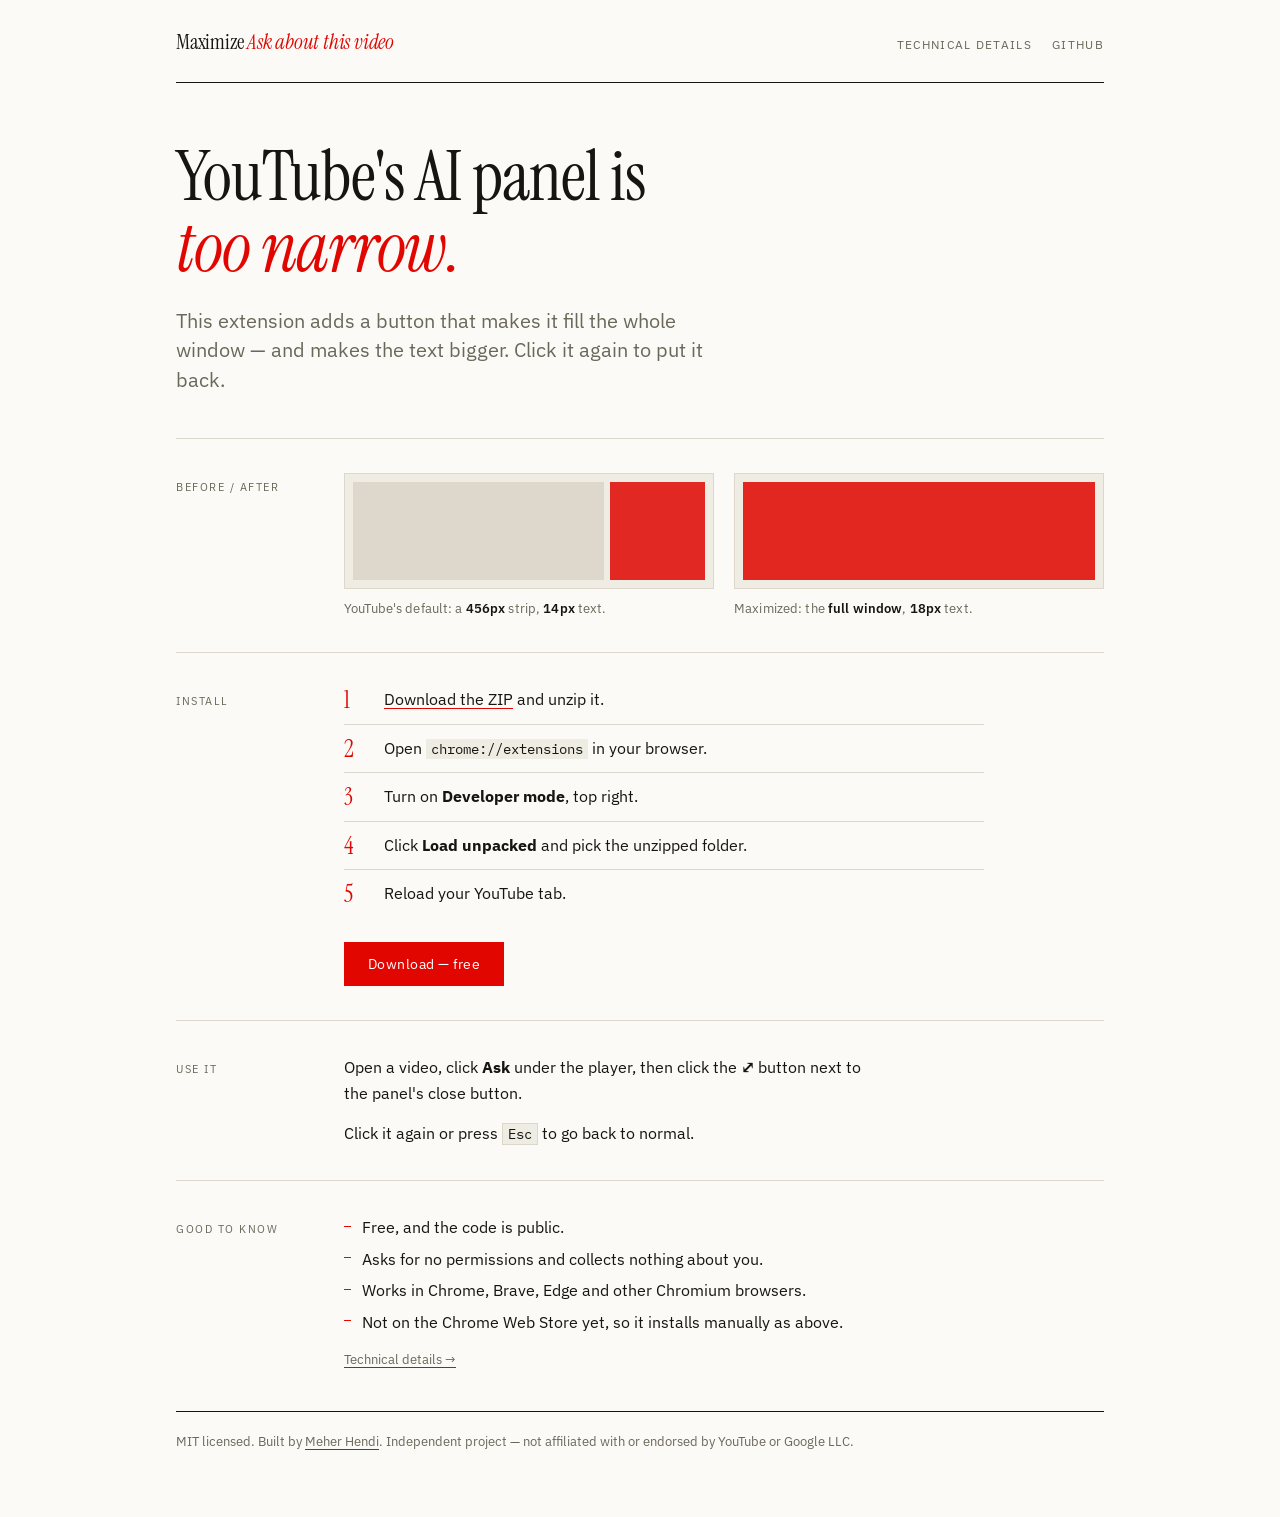
==== commit 6052059c: "Make section labels real h2 headings The editorial redesign turned every section heading into a styl" ====
--- a/docs/index.html
+++ b/docs/index.html
@@ -71,7 +71,7 @@
   </div>
 
   <div class="row">
-    <div class="label">Before / after</div>
+    <h2 class="label">Before / after</h2>
     <div>
       <div class="compare">
         <figure>
@@ -87,7 +87,7 @@
   </div>
 
   <div class="row">
-    <div class="label">Install</div>
+    <h2 class="label">Install</h2>
     <div>
       <ol class="steps">
         <li><a href="https://github.com/meherhendi/youtube-ask-maximizer/archive/refs/heads/main.zip">Download the ZIP</a> and unzip it.</li>
@@ -101,7 +101,7 @@
   </div>
 
   <div class="row">
-    <div class="label">Use it</div>
+    <h2 class="label">Use it</h2>
     <div>
       <p>Open a video, click <strong>Ask</strong> under the player, then click the <strong>&#10530;</strong> button next to the panel's close button.</p>
       <p>Click it again or press <kbd>Esc</kbd> to go back to normal.</p>
@@ -109,7 +109,7 @@
   </div>
 
   <div class="row">
-    <div class="label">Good to know</div>
+    <h2 class="label">Good to know</h2>
     <div>
       <ul class="plain">
         <li>Free, and the code is public.</li>
--- a/docs/style.css
+++ b/docs/style.css
@@ -145,21 +145,26 @@
 ol.steps { list-style: none; margin: 0; padding: 0; counter-reset: s; }
 ol.steps li {
   counter-increment: s;
-  display: grid;
-  grid-template-columns: 2.1rem 1fr;
-  gap: 14px;
-  padding: 11px 0;
+  position: relative;
+  padding: 11px 0 11px 2.5rem;
   border-top: 1px solid var(--rule);
   max-width: 40rem;
 }
 ol.steps li:first-child { border-top: 0; padding-top: 0; }
+/* The numeral is positioned, not a grid cell: the list items hold mixed inline
+   content, which a grid container would explode into one item per child. */
 ol.steps li::before {
   content: counter(s);
-  font-family: "Instrument Serif", Georgia, serif;
-  font-size: 26px;
-  line-height: 1;
+  position: absolute;
+  left: 0;
+  top: 11px;
+  width: 2.5rem;
+  font-family: "Instrument Serif", Georgia, serif;
+  font-size: 24px;
+  line-height: 1.6rem;
   color: var(--accent);
 }
+ol.steps li:first-child::before { top: 0; }
 
 /* ---- text ---- */
 h2 {
@@ -170,6 +175,19 @@
   letter-spacing: -0.01em;
   margin: 0 0 12px;
 }
+/* Section labels are real headings for document structure, styled as labels. */
+h2.label {
+  font-family: "IBM Plex Sans", -apple-system, BlinkMacSystemFont, "Segoe UI", sans-serif;
+  font-size: 11px;
+  font-weight: 400;
+  line-height: 1.6;
+  letter-spacing: 0.14em;
+  text-transform: uppercase;
+  color: var(--ink-soft);
+  margin: 0;
+  padding-top: 6px;
+}
+
 h3 {
   font-size: 13px;
   letter-spacing: 0.08em;
